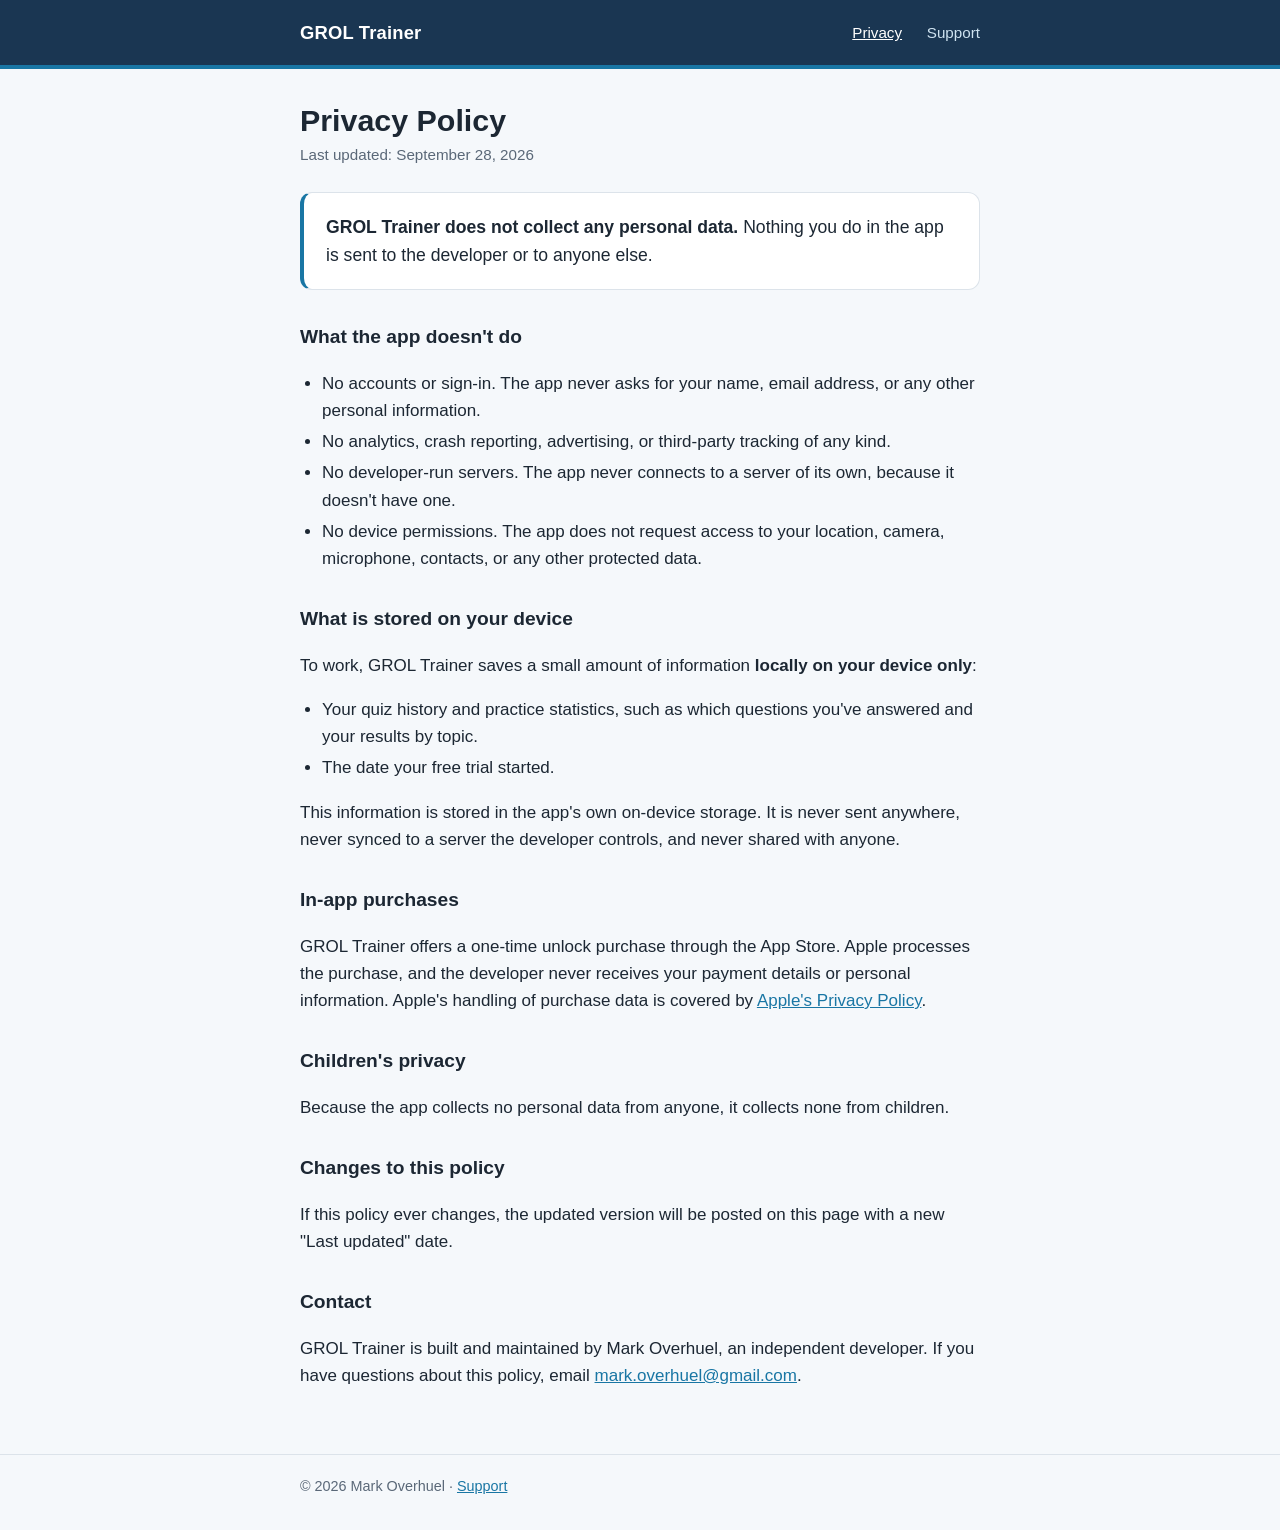
==== privacy/index.html @ 9dc380fa "Add GROL Trainer privacy policy and support pages Co-Authored-By: Claude Opus 5.5 <noreply@anthropic" ====
<!doctype html>
<html lang="en">
<head>
  <meta charset="utf-8">
  <meta name="viewport" content="width=device-width, initial-scale=1">
  <title>Privacy Policy – GROL Trainer</title>
  <meta name="description" content="Privacy Policy for the GROL Trainer iOS app. GROL Trainer collects no personal data.">
  <link rel="stylesheet" href="../style.css">
</head>
<body>
  <header>
    <div class="wrap">
      <a class="brand" href="../">GROL Trainer</a>
      <nav>
        <a href="../privacy/" aria-current="page">Privacy</a>
        <a href="../support/">Support</a>
      </nav>
    </div>
  </header>

  <main>
    <div class="wrap">
      <h1>Privacy Policy</h1>
      <p class="updated">Last updated: September 28, 2026</p>

      <p class="card lead"><strong>GROL Trainer does not collect any personal data.</strong> Nothing you do in the app is sent to the developer or to anyone else.</p>

      <h2>What the app doesn't do</h2>
      <ul>
        <li>No accounts or sign-in. The app never asks for your name, email address, or any other personal information.</li>
        <li>No analytics, crash reporting, advertising, or third-party tracking of any kind.</li>
        <li>No developer-run servers. The app never connects to a server of its own, because it doesn't have one.</li>
        <li>No device permissions. The app does not request access to your location, camera, microphone, contacts, or any other protected data.</li>
      </ul>

      <h2>What is stored on your device</h2>
      <p>To work, GROL Trainer saves a small amount of information <strong>locally on your device only</strong>:</p>
      <ul>
        <li>Your quiz history and practice statistics, such as which questions you've answered and your results by topic.</li>
        <li>The date your free trial started.</li>
      </ul>
      <p>This information is stored in the app's own on-device storage. It is never sent anywhere, never synced to a server the developer controls, and never shared with anyone.</p>

      <h2>In-app purchases</h2>
      <p>GROL Trainer offers a one-time unlock purchase through the App Store. Apple processes the purchase, and the developer never receives your payment details or personal information. Apple's handling of purchase data is covered by <a href="https://www.apple.com/legal/privacy/">Apple's Privacy Policy</a>.</p>

      <h2>Children's privacy</h2>
      <p>Because the app collects no personal data from anyone, it collects none from children.</p>

      <h2>Changes to this policy</h2>
      <p>If this policy ever changes, the updated version will be posted on this page with a new "Last updated" date.</p>

      <h2>Contact</h2>
      <p>GROL Trainer is built and maintained by Mark Overhuel, an independent developer. If you have questions about this policy, email <a href="mailto:mark.overhuel@gmail.com">mark.overhuel@gmail.com</a>.</p>
    </div>
  </main>

  <footer>
    <div class="wrap">© 2026 Mark Overhuel · <a href="../support/">Support</a></div>
  </footer>
</body>
</html>
---- style.css ----
:root {
  --navy: #1A3652;
  --accent: #1976A4;
  --bg: #F5F8FB;
  --surface: #FFFFFF;
  --text: #1C2733;
  --muted: #5A6878;
  --border: #DCE3EA;
  --header-text: #FFFFFF;
}

@media (prefers-color-scheme: dark) {
  :root {
    --accent: #3692BE;
    --bg: #0F2033;
    --surface: #1A3652;
    --text: #E8EEF4;
    --muted: #A9B8C7;
    --border: #2B4A6A;
  }
}

* { box-sizing: border-box; }

html { -webkit-text-size-adjust: 100%; }

body {
  margin: 0;
  background: var(--bg);
  color: var(--text);
  font: 17px/1.6 -apple-system, BlinkMacSystemFont, "SF Pro Text", "Segoe UI", Roboto, Helvetica, Arial, sans-serif;
}

header {
  background: var(--navy);
  color: var(--header-text);
  border-bottom: 4px solid var(--accent);
}

.wrap {
  max-width: 720px;
  margin: 0 auto;
  padding: 0 20px;
}

header .wrap {
  display: flex;
  align-items: center;
  justify-content: space-between;
  flex-wrap: wrap;
  gap: 8px 24px;
  padding-top: 18px;
  padding-bottom: 18px;
}

.brand {
  color: var(--header-text);
  text-decoration: none;
  font-weight: 700;
  font-size: 1.15rem;
  letter-spacing: 0.01em;
}

nav a {
  color: #CFE3F0;
  text-decoration: none;
  margin-left: 20px;
  font-size: 0.95rem;
}
nav a:first-child { margin-left: 0; }
nav a:hover, nav a[aria-current="page"] { color: var(--header-text); text-decoration: underline; }

main .wrap { padding-top: 32px; padding-bottom: 48px; }

h1 { font-size: 1.9rem; line-height: 1.25; margin: 0 0 4px; }
h2 { font-size: 1.2rem; margin: 32px 0 8px; }
h3 { font-size: 1.05rem; margin: 0 0 6px; }

.updated { color: var(--muted); font-size: 0.95rem; margin: 0 0 24px; }

a { color: var(--accent); }

.card {
  background: var(--surface);
  border: 1px solid var(--border);
  border-radius: 12px;
  padding: 20px 22px;
  margin: 20px 0;
}
.card p:last-child, .card ul:last-child { margin-bottom: 0; }

.lead {
  font-size: 1.1rem;
  border-left: 4px solid var(--accent);
}

.faq .card { margin: 12px 0; }

ul { padding-left: 1.3em; }
li { margin: 4px 0; }

footer {
  border-top: 1px solid var(--border);
  color: var(--muted);
  font-size: 0.9rem;
}
footer .wrap { padding-top: 20px; padding-bottom: 32px; }
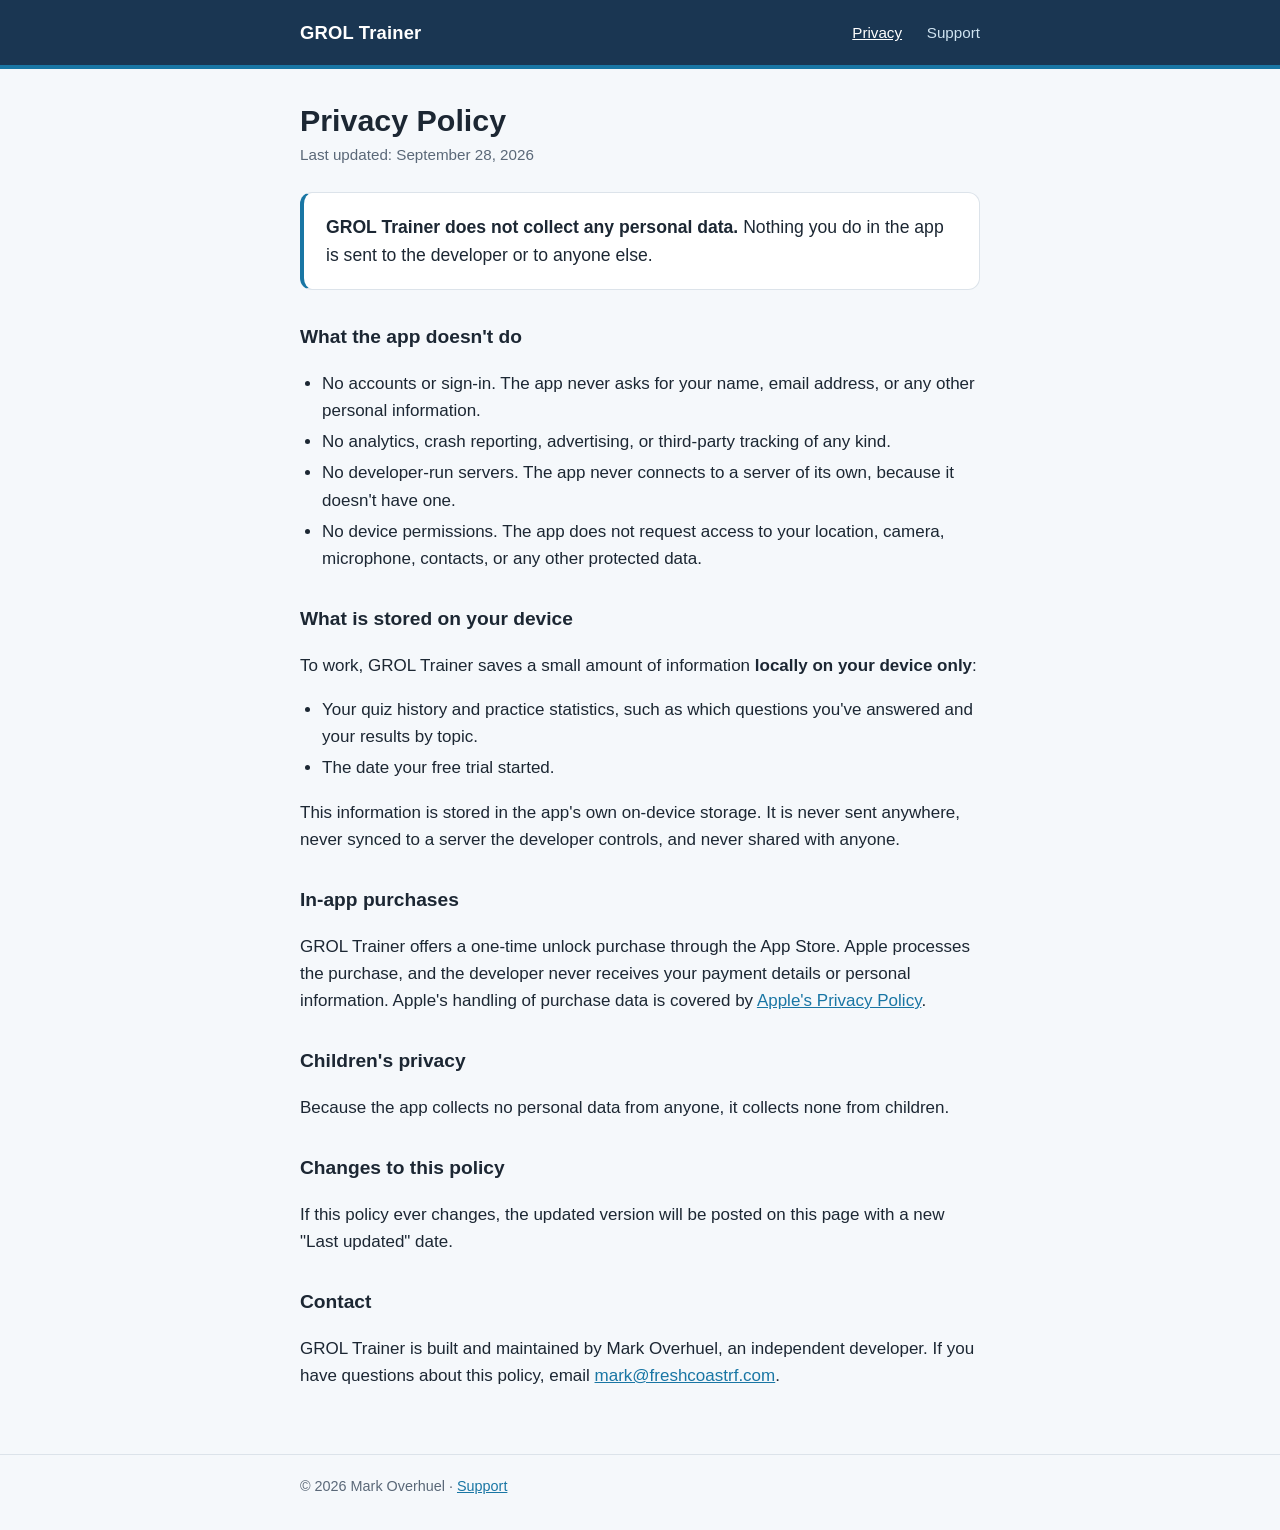
==== commit faa69b20: "Pages wording: dashes removed, support email, HAMTrainer titles (not pushed) Contact email changed f" ====
--- a/privacy/index.html
+++ b/privacy/index.html
@@ -51,7 +51,7 @@
       <p>If this policy ever changes, the updated version will be posted on this page with a new "Last updated" date.</p>
 
       <h2>Contact</h2>
-      <p>GROL Trainer is built and maintained by Mark Overhuel, an independent developer. If you have questions about this policy, email <a href="mailto:mark.overhuel@gmail.com">mark.overhuel@gmail.com</a>.</p>
+      <p>GROL Trainer is built and maintained by Mark Overhuel, an independent developer. If you have questions about this policy, email <a href="mailto:mark@freshcoastrf.com">mark@freshcoastrf.com</a>.</p>
     </div>
   </main>
 
